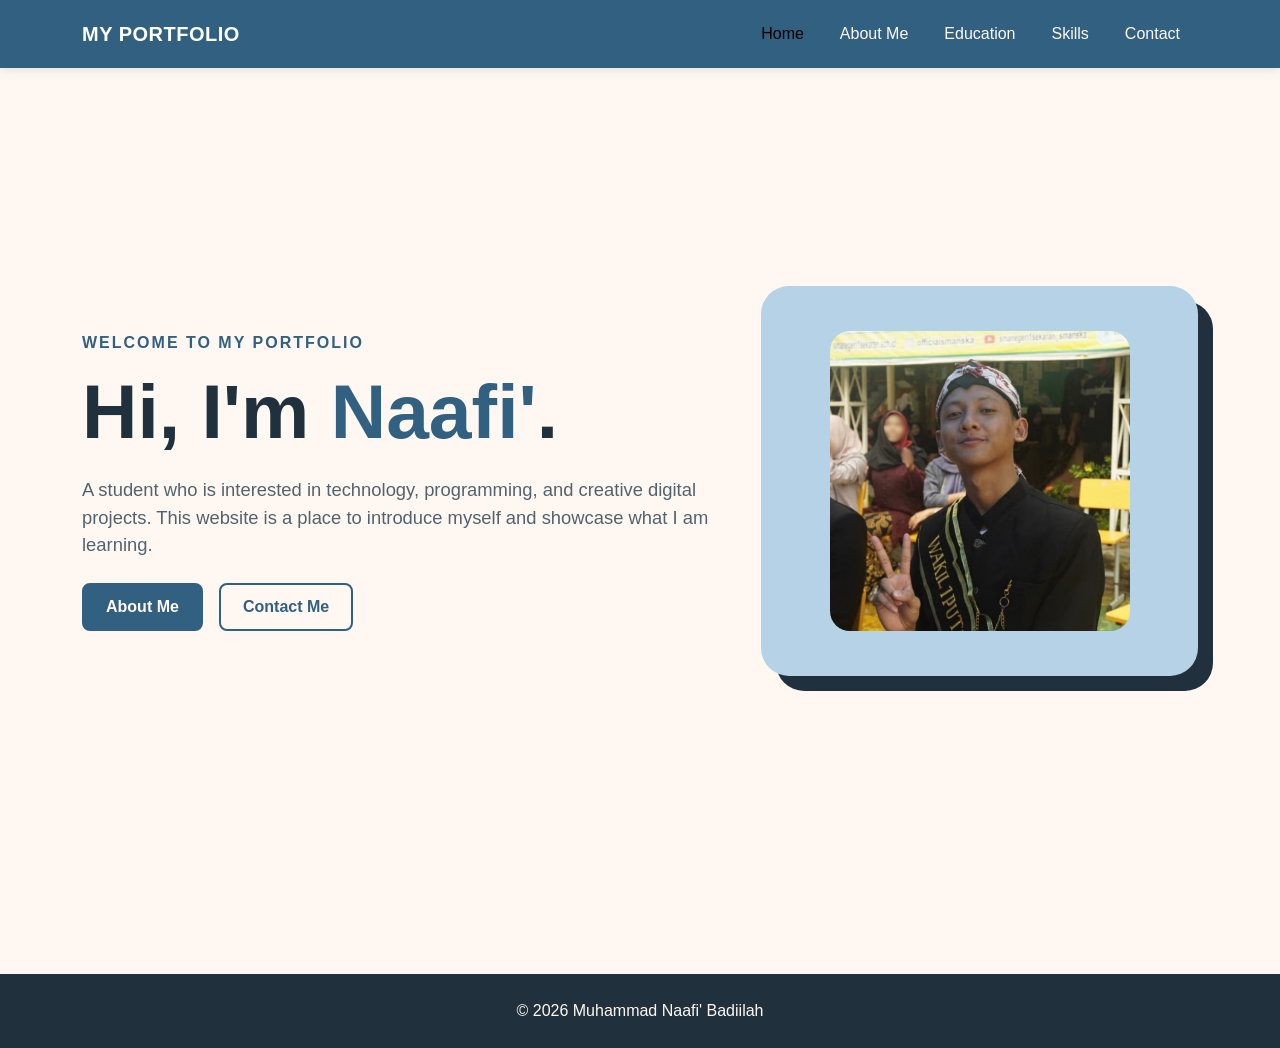
==== index.html @ c5e0664d "ganti home ke index" ====
<!doctype html>
<html lang="id">
  <head>
    <meta charset="utf-8" />
    <meta name="viewport" content="width=device-width, initial-scale=1" />
    <title>My Portfolio | Muhammad Naafi' Badiilah</title>
    <link
      rel="stylesheet"
      href="https://cdnjs.cloudflare.com/ajax/libs/animate.css/4.1.1/animate.min.css"
    />
    <link rel="icon" type="image/png" href="images/foto_naafi.png" />
    <link href="bootstrap/css/bootstrap.min.css" rel="stylesheet" />
    <link href="style/style.css" rel="stylesheet" />
  </head>
  <body>
    <nav class="navbar navbar-expand-lg sticky-top">
      <div class="container">
        <span class="navbar-brand" href="home.html">MY PORTFOLIO</span>
        <button
          class="navbar-toggler"
          type="button"
          data-bs-toggle="collapse"
          data-bs-target="#navbarNav"
          aria-label="Toggle navigation"
        >
          <span class="navbar-toggler-icon"></span>
        </button>
        <div class="collapse navbar-collapse" id="navbarNav">
          <ul class="navbar-nav ms-auto">
            <li class="nav-item">
              <a class="nav-link active" href="home.html">Home</a>
            </li>
            <li class="nav-item">
              <a class="nav-link" href="about_me.html">About Me</a>
            </li>
            <li class="nav-item">
              <a class="nav-link" href="education.html">Education</a>
            </li>
            <li class="nav-item">
              <a class="nav-link" href="skills.html">Skills</a>
            </li>
            <li class="nav-item">
              <a class="nav-link" href="contact.html">Contact</a>
            </li>
          </ul>
        </div>
      </div>
    </nav>

    <div
      class="animate__animated animate__fadeInDown"
      style="animation-delay: 0.4s"
    >
      <main class="hero">
        <div class="container">
          <div class="row align-items-center g-5">
            <div class="col-lg-7">
              <p
                class="text-uppercase fw-bold mb-3"
                style="color: #326080; letter-spacing: 2px"
              >
                Welcome to my portfolio
              </p>
              <h1 class="hero-title">Hi, I'm <span>Naafi'</span>.</h1>
              <p class="hero-subtitle mt-4">
                A student who is interested in technology, programming, and
                creative digital projects. This website is a place to introduce
                myself and showcase what I am learning.
              </p>
              <div class="d-flex flex-wrap gap-3 mt-4">
                <div
                  class="animate__animated animate__pulse"
                  style="animation-delay: 1.4s"
                >
                  <a href="about_me.html" class="btn btn-main">About Me</a>
                </div>
                <div
                  class="animate__animated animate__pulse"
                  style="animation-delay: 2s"
                >
                  <a href="contact.html" class="btn btn-outline-main"
                    >Contact Me</a
                  >
                </div>
              </div>
            </div>
            <div class="col-lg-5">
              <div class="profile-box">
                <div class="profile-placeholder">
                  <img src="images/foto_naafi.png" alt="foto naafi" />
                </div>
              </div>
            </div>
          </div>
        </div>
      </main>
    </div>

    <footer>
      <div class="container text-center">© 2026 Muhammad Naafi' Badiilah</div>
    </footer>
    <script src="bootstrap/js/bootstrap.bundle.min.js"></script>
  </body>
</html>
---- style/style.css ----
:root {
  --cream: #FFF8F2;
  --navy: #20313D;
  --blue: #326080;
  --light-blue: #B5D2E6;
  --white: #ffffff;
}

html { scroll-behavior: smooth; }
body {
  background-color: var(--cream);
  color: var(--navy);
  font-family: Arial, Helvetica, sans-serif;
}

.navbar {
  background-color: var(--blue);
  padding: 14px 0;
  box-shadow: 0 2px 10px rgba(32, 49, 61, 0.12);
}

.navbar-brand,
.navbar .nav-link { color: var(--cream); }
.navbar-brand { font-weight: 700; letter-spacing: .5px; }

.navbar .nav-link {
  position: relative;
  color: var(--cream);
  margin: 0 10px;
  padding-bottom: 8px;
  background-color: transparent;
}

.navbar .nav-link:visited,
.navbar .nav-link:focus,
.navbar .nav-link:active {
  color: #ffffff;
  background-color: transparent;
}

.navbar .nav-link::after {
  content: "";
  position: absolute;
  left: 0;
  bottom: 0;
  width: 0;
  height: 2px;
  background-color: var(--cream);
  transition: width 0.3s ease;
}


.navbar .nav-link:hover::after {
  width: 100%;
}

.hero { min-height: calc(100vh - 74px); display: flex; align-items: center; }
.hero-title { font-size: clamp(2.6rem, 6vw, 5rem); font-weight: 800; line-height: 1.05; }
.hero-title span { color: var(--blue); }
.hero-subtitle { font-size: 1.15rem; color: #53636d; max-width: 650px; }

.btn-main {
  background-color: var(--blue);
  color: var(--cream);
  border: 2px solid var(--blue);
  padding: 10px 22px;
  border-radius: 8px;
  font-weight: 600;
}
.btn-main:hover { background-color: var(--navy); border-color: var(--navy); color: var(--cream); }
.btn-outline-main { border: 2px solid var(--blue); color: var(--blue); padding: 10px 22px; border-radius: 8px; font-weight: 600; }
.btn-outline-main:hover { background-color: var(--blue); color: var(--cream); }

.profile-box {
  background-color: var(--light-blue);
  border-radius: 28px;
  padding: 40px;
  min-height: 390px;
  display: flex;
  align-items: center;
  justify-content: center;
  box-shadow: 15px 15px 0 var(--navy);
}
.profile-placeholder {
  width: 230px; height: 230px; border-radius: 50%;
  background-color: var(--blue); color: var(--cream);
  display: flex; align-items: center; justify-content: center;
  font-size: 4rem; font-weight: 800;
}

.profile-box img {
    width: 150%;
    height: 300px;
    object-fit: scale-down;
    border-radius: 20px;
    
}

.page-header { padding: 80px 0 45px; }
.page-header h1 { font-size: 3rem; font-weight: 800; }
.page-header p { color: #53636d; max-width: 700px; }

.section-card {
  background: var(--white);
  border: 1px solid rgba(50,96,128,.12);
  border-radius: 18px;
  padding: 28px;
  height: 100%;
  box-shadow: 0 8px 24px rgba(32,49,61,.06);
}
.section-card h3 { color: var(--blue); font-weight: 700; }

.timeline { border-left: 3px solid var(--light-blue); padding-left: 28px; }
.timeline-item { position: relative; margin-bottom: 35px; }
.timeline-item::before {
  content: ''; position: absolute; width: 14px; height: 14px;
  background: var(--blue); border: 3px solid var(--cream); border-radius: 50%;
  left: -37px; top: 4px;
}
.timeline-item h3 { margin-bottom: 5px; }
.timeline-item .year { color: var(--blue); font-weight: 700; }

.skill-card { text-align: center; }
.skill-icon { font-size: 2rem; font-weight: 800; color: var(--blue); margin-bottom: 12px; }
.progress { height: 9px; background-color: #e6edf1; }
.progress-bar { background-color: var(--blue); }

.contact-info a { color: var(--blue); text-decoration: none; }
.contact-info a:hover { color: var(--navy); text-decoration: underline; }
.form-control, .form-control:focus { border-color: var(--light-blue); box-shadow: none; }
.form-control:focus { outline: 2px solid rgba(50,96,128,.18); }

footer { background-color: var(--navy); color: var(--cream); margin-top: 80px; padding: 25px 0; }

@media (max-width: 767px) {
  .hero { padding: 60px 0; }
  .profile-box { margin-top: 30px; box-shadow: 8px 8px 0 var(--navy); }
  .page-header { padding-top: 55px; }
}

.social-btn {
  display: flex;
  align-items: center;
  justify-content: center;
  padding: 14px 22px;
  border-radius: 10px;
  color: #326080;
  background-color: transparent;
  text-decoration: none;
  font-weight: 600;
  border: 2px solid #326080;
  transition: all 0.3s ease;
  position: relative;
  overflow: hidden;
}

.social-btn:hover {
  background-color: #326080;
  color: #ffffff;
  transform: translateY(-3px);
  box-shadow: 0 6px 15px rgba(50, 96, 128, 0.25);
}

.navbar-brand {
  color: #ffffff !important;
}

.navbar-toggler {
  filter: invert(1) grayscale(100%) brightness(200%);
  box-shadow: none !important;
}
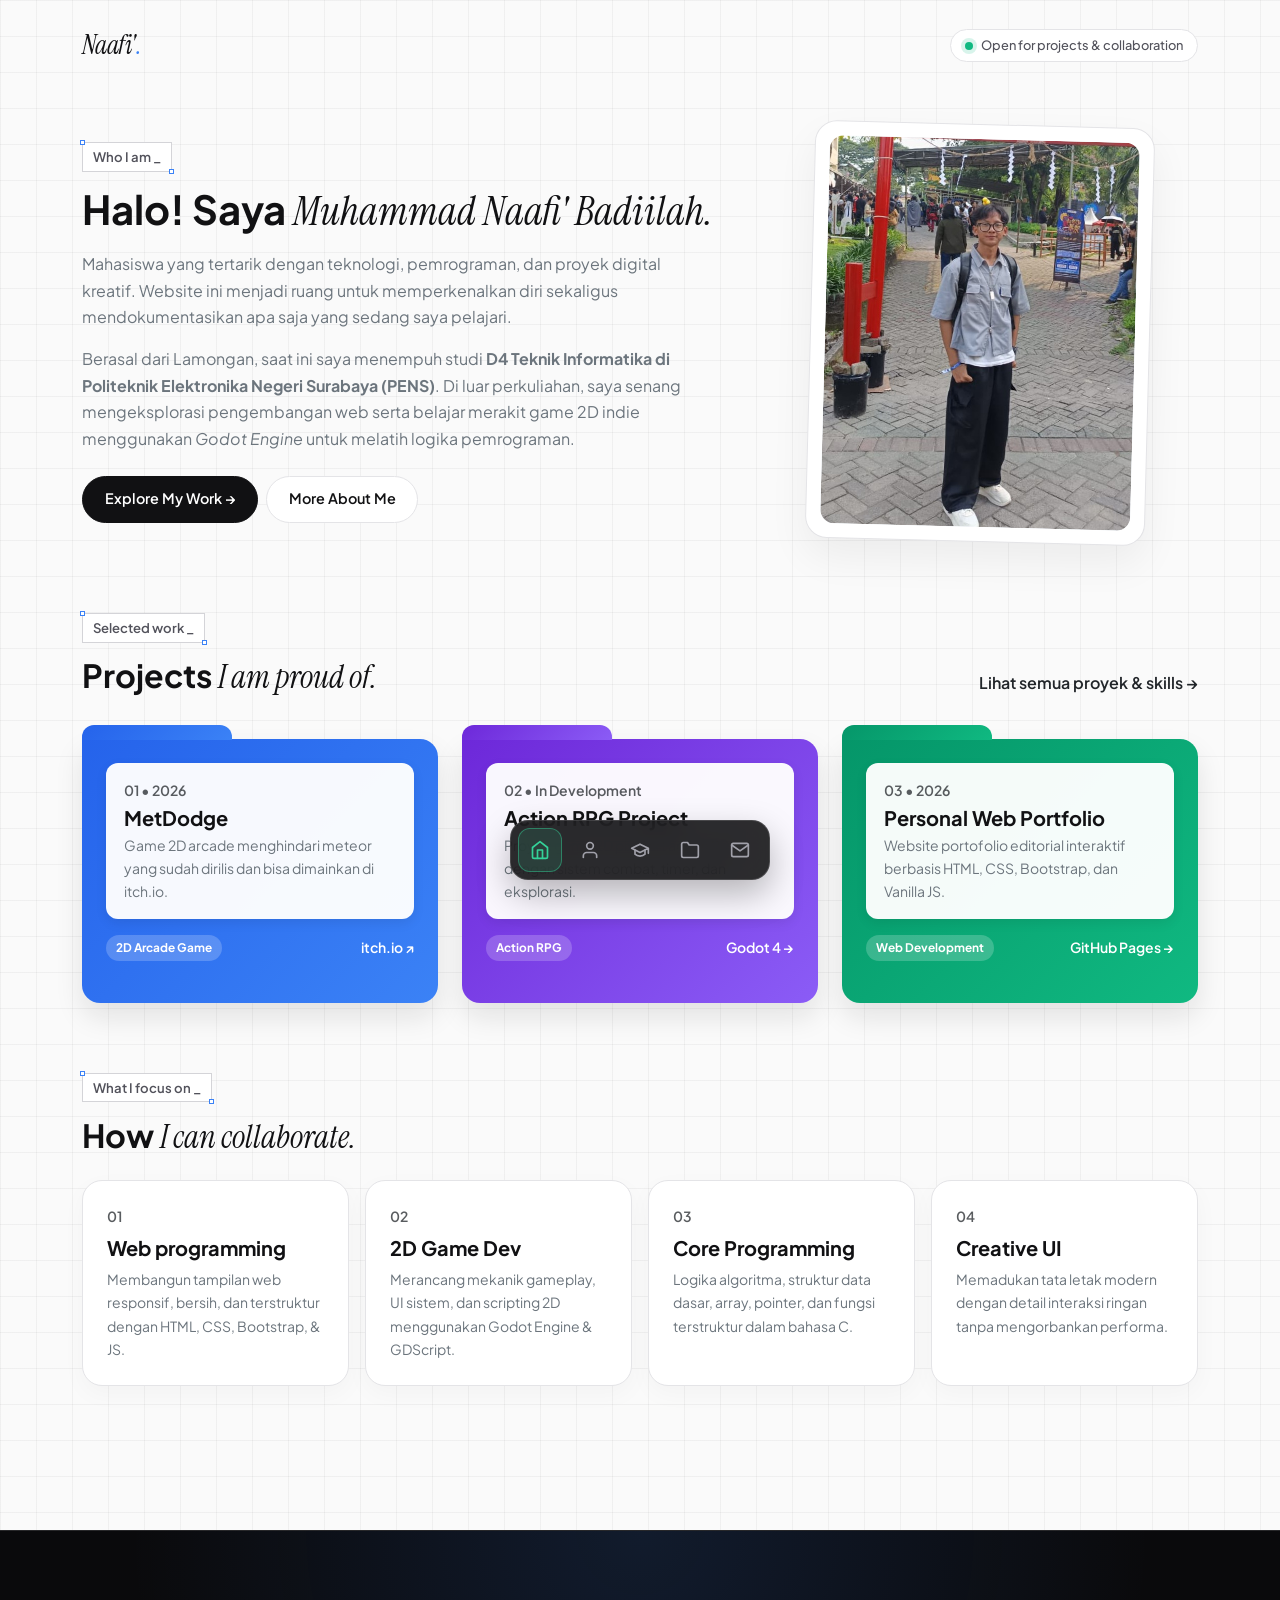
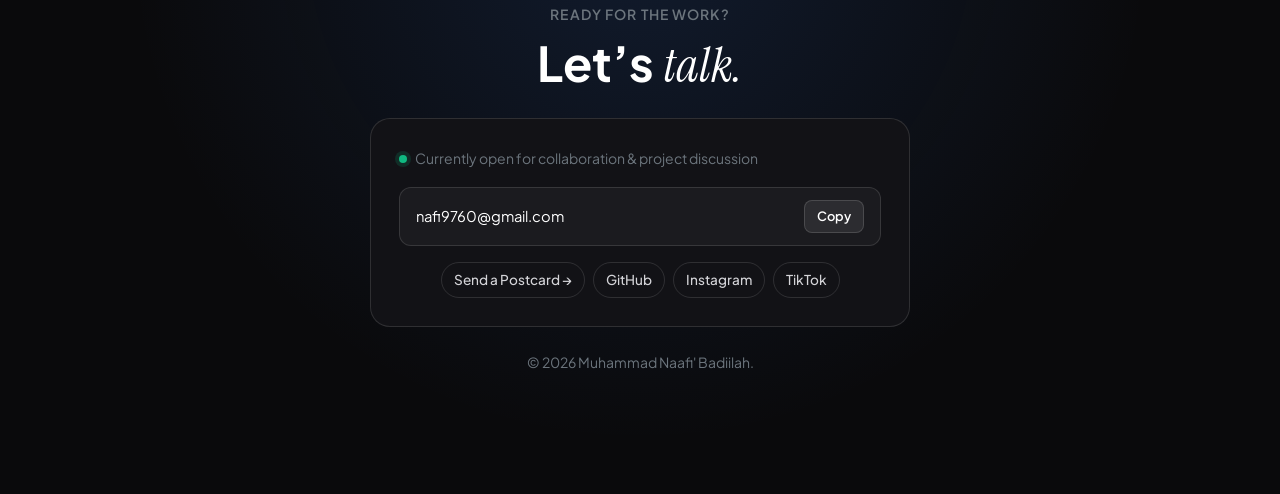
==== commit 22561139: "Update protofolio versi terbaru" ====
--- a/index.html
+++ b/index.html
@@ -1,104 +1,383 @@
 <!doctype html>
 <html lang="id">
   <head>
-    <meta charset="utf-8" />
-    <meta name="viewport" content="width=device-width, initial-scale=1" />
-    <title>My Portfolio | Muhammad Naafi' Badiilah</title>
+    <meta charset="UTF-8" />
+    <meta name="viewport" content="width=device-width, initial-scale=1.0" />
+    <title>Portofolio | Naafi'</title>
+    <!-- Bootstrap CSS dari folder lokal repositori -->
+    <link rel="stylesheet" href="bootstrap/css/bootstrap.min.css" />
+    <!-- Custom CSS Tema Editorial -->
+    <link rel="stylesheet" href="style/style.css" />
     <link
-      rel="stylesheet"
-      href="https://cdnjs.cloudflare.com/ajax/libs/animate.css/4.1.1/animate.min.css"
+      rel="icon"
+      type="image/svg+xml"
+      href="data:image/svg+xml,%3Csvg xmlns='http://www.w3.org/2000/svg' viewBox='0 0 100 100'%3E%3Ccircle cx='50' cy='50' r='48' fill='%23111113'/%3E%3Ctext x='47' y='69' font-family='Georgia, serif' font-style='italic' font-weight='bold' font-size='58' fill='%23ffffff' text-anchor='middle'%3EN%3C/text%3E%3Ccircle cx='74' cy='66' r='7' fill='%233b82f6'/%3E%3Crect x='79' y='53' width='4' height='4' fill='%233b82f6'/%3E%3C/svg%3E"
     />
-    <link rel="icon" type="image/png" href="images/foto_naafi.png" />
-    <link href="bootstrap/css/bootstrap.min.css" rel="stylesheet" />
-    <link href="style/style.css" rel="stylesheet" />
   </head>
   <body>
-    <nav class="navbar navbar-expand-lg sticky-top">
+    <!-- TOP BRAND SIGNATURE MINIMALIS -->
+    <header class="top-brand-bar">
+      <div class="container d-flex justify-content-between align-items-center">
+        <a href="index.html" class="brand-signature">Naafi'<span>.</span></a>
+        <div class="status-pill">
+          <span class="status-dot"></span>
+          <span>Open for projects & collaboration</span>
+        </div>
+      </div>
+    </header>
+
+    <!-- HERO SECTION -->
+    <main class="container py-4 py-md-5">
+      <section class="row align-items-center g-4 g-lg-5 mb-5">
+        <!-- CERITA PERSONAL NAAFI' -->
+        <div class="col-lg-7">
+          <span class="section-tag">Who I am _</span>
+          <h1 class="fw-bold mb-3">
+            Halo! Saya
+            <span class="font-editorial">Muhammad Naafi' Badiilah.</span>
+          </h1>
+          <p class="text-secondary">
+            Mahasiswa yang tertarik dengan teknologi, pemrograman, dan proyek
+            digital kreatif. Website ini menjadi ruang untuk memperkenalkan diri
+            sekaligus mendokumentasikan apa saja yang sedang saya pelajari.
+          </p>
+          <p class="text-secondary mb-4">
+            Berasal dari Lamongan, saat ini saya menempuh studi
+            <strong
+              >D4 Teknik Informatika di Politeknik Elektronika Negeri Surabaya
+              (PENS)</strong
+            >. Di luar perkuliahan, saya senang mengeksplorasi pengembangan web
+            serta belajar merakit game 2D indie menggunakan
+            <em>Godot Engine</em> untuk melatih logika pemrograman.
+          </p>
+          <div class="d-flex flex-wrap gap-2">
+            <a href="skills.html" class="btn-ink">Explore My Work &rarr;</a>
+            <a href="about_me.html" class="btn-outline-ink">More About Me</a>
+          </div>
+        </div>
+
+        <!-- SLOT FOTO PROFIL -->
+        <div class="col-lg-5">
+          <div class="photo-frame-card mx-auto" style="max-width: 340px">
+            <div class="photo-slot-empty p-0 border-0">
+              <img src="images/jpc.jpeg" alt="Foto Muhammad Naafi' Badiilah" />
+            </div>
+          </div>
+        </div>
+      </section>
+
+      <!-- FEATURED PROJECTS PREVIEW (GAYA FOLDER PROYEK) -->
+      <section class="py-4 mb-5">
+        <div
+          class="d-flex flex-wrap justify-content-between align-items-end mb-4 gap-2"
+        >
+          <div>
+            <span class="section-tag">Selected work _</span>
+            <h2 class="fw-bold mb-0">
+              Projects <span class="font-editorial">I am proud of.</span>
+            </h2>
+          </div>
+          <a
+            href="skills.html"
+            class="text-decoration-none fw-semibold text-dark"
+            >Lihat semua proyek & skills &rarr;</a
+          >
+        </div>
+
+        <div class="row g-4">
+          <!-- Folder 1: MetDodge -->
+          <div class="col-md-4">
+            <div
+              class="folder-card folder-blue h-100"
+              onclick="window.location.href = 'skills.html'"
+            >
+              <div class="folder-sheet">
+                <div class="small text-muted fw-semibold mb-1">
+                  01 &bull; 2026
+                </div>
+                <h5 class="fw-bold mb-1">MetDodge</h5>
+                <p class="small text-secondary mb-0">
+                  Game 2D arcade menghindari meteor yang sudah dirilis dan bisa
+                  dimainkan di itch.io.
+                </p>
+              </div>
+              <div class="d-flex justify-content-between align-items-center">
+                <span class="folder-badge">2D Arcade Game</span>
+                <span class="small fw-semibold">itch.io &nearr;</span>
+              </div>
+            </div>
+          </div>
+
+          <!-- Folder 2: Action RPG Project -->
+          <div class="col-md-4">
+            <div
+              class="folder-card folder-purple h-100"
+              onclick="window.location.href = 'skills.html'"
+            >
+              <div class="folder-sheet">
+                <div class="small text-muted fw-semibold mb-1">
+                  02 &bull; In Development
+                </div>
+                <h5 class="fw-bold mb-1">Action RPG Project</h5>
+                <p class="small text-secondary mb-0">
+                  Proyek game 2D pixel art action RPG dengan sistem combat,
+                  timer, dan eksplorasi.
+                </p>
+              </div>
+              <div class="d-flex justify-content-between align-items-center">
+                <span class="folder-badge">Action RPG</span>
+                <span class="small fw-semibold">Godot 4 &rarr;</span>
+              </div>
+            </div>
+          </div>
+
+          <!-- Folder 3: Web Portfolio -->
+          <div class="col-md-4">
+            <div
+              class="folder-card folder-emerald h-100"
+              onclick="window.location.href = 'skills.html'"
+            >
+              <div class="folder-sheet">
+                <div class="small text-muted fw-semibold mb-1">
+                  03 &bull; 2026
+                </div>
+                <h5 class="fw-bold mb-1">Personal Web Portfolio</h5>
+                <p class="small text-secondary mb-0">
+                  Website portofolio editorial interaktif berbasis HTML, CSS,
+                  Bootstrap, dan Vanilla JS.
+                </p>
+              </div>
+              <div class="d-flex justify-content-between align-items-center">
+                <span class="folder-badge">Web Development</span>
+                <span class="small fw-semibold">GitHub Pages &rarr;</span>
+              </div>
+            </div>
+          </div>
+        </div>
+      </section>
+
+      <!-- WHAT I OFFER  -->
+      <section class="py-3">
+        <span class="section-tag">What I focus on _</span>
+        <h2 class="fw-bold mb-4">
+          How <span class="font-editorial">I can collaborate.</span>
+        </h2>
+        <div class="row g-3">
+          <div class="col-sm-6 col-lg-3">
+            <div class="editorial-card h-100">
+              <div class="small text-muted fw-semibold mb-2">01</div>
+              <h5 class="fw-bold">Web programming</h5>
+              <p class="small text-secondary mb-0">
+                Membangun tampilan web responsif, bersih, dan terstruktur dengan
+                HTML, CSS, Bootstrap, & JS.
+              </p>
+            </div>
+          </div>
+          <div class="col-sm-6 col-lg-3">
+            <div class="editorial-card h-100">
+              <div class="small text-muted fw-semibold mb-2">02</div>
+              <h5 class="fw-bold">2D Game Dev</h5>
+              <p class="small text-secondary mb-0">
+                Merancang mekanik gameplay, UI sistem, dan scripting 2D
+                menggunakan Godot Engine & GDScript.
+              </p>
+            </div>
+          </div>
+          <div class="col-sm-6 col-lg-3">
+            <div class="editorial-card h-100">
+              <div class="small text-muted fw-semibold mb-2">03</div>
+              <h5 class="fw-bold">Core Programming</h5>
+              <p class="small text-secondary mb-0">
+                Logika algoritma, struktur data dasar, array, pointer, dan
+                fungsi terstruktur dalam bahasa C.
+              </p>
+            </div>
+          </div>
+          <div class="col-sm-6 col-lg-3">
+            <div class="editorial-card h-100">
+              <div class="small text-muted fw-semibold mb-2">04</div>
+              <h5 class="fw-bold">Creative UI</h5>
+              <p class="small text-secondary mb-0">
+                Memadukan tata letak modern dengan detail interaksi ringan tanpa
+                mengorbankan performa.
+              </p>
+            </div>
+          </div>
+        </div>
+      </section>
+    </main>
+
+    <!-- DARK CTA FOOTER SERAGAM -->
+    <footer class="dark-cta-footer text-center">
       <div class="container">
-        <span class="navbar-brand" href="home.html">MY PORTFOLIO</span>
-        <button
-          class="navbar-toggler"
-          type="button"
-          data-bs-toggle="collapse"
-          data-bs-target="#navbarNav"
-          aria-label="Toggle navigation"
-        >
-          <span class="navbar-toggler-icon"></span>
-        </button>
-        <div class="collapse navbar-collapse" id="navbarNav">
-          <ul class="navbar-nav ms-auto">
-            <li class="nav-item">
-              <a class="nav-link active" href="home.html">Home</a>
-            </li>
-            <li class="nav-item">
-              <a class="nav-link" href="about_me.html">About Me</a>
-            </li>
-            <li class="nav-item">
-              <a class="nav-link" href="education.html">Education</a>
-            </li>
-            <li class="nav-item">
-              <a class="nav-link" href="skills.html">Skills</a>
-            </li>
-            <li class="nav-item">
-              <a class="nav-link" href="contact.html">Contact</a>
-            </li>
-          </ul>
-        </div>
+        <p
+          class="small text-uppercase text-secondary fw-semibold mb-2"
+          style="letter-spacing: 0.08em"
+        >
+          Ready for the work?
+        </p>
+        <h2 class="display-5 fw-bold mb-4">
+          Let’s <span class="font-editorial">talk.</span>
+        </h2>
+
+        <div class="collab-panel text-start mb-4">
+          <div
+            class="d-flex align-items-center gap-2 small text-secondary mb-3"
+          >
+            <span class="status-dot"></span>
+            <span>Currently open for collaboration & project discussion</span>
+          </div>
+          <div class="email-copy-box mb-3">
+            <span class="text-white text-truncate">nafi9760@gmail.com</span>
+            <button
+              type="button"
+              class="btn-copy-email"
+              data-email="nafi9760@gmail.com"
+            >
+              Copy
+            </button>
+          </div>
+          <div class="d-flex flex-wrap gap-2 justify-content-center">
+            <a href="contact.html" class="social-pill-dark"
+              >Send a Postcard &rarr;</a
+            >
+            <a
+              href="https://github.com/NaffShade"
+              target="_blank"
+              rel="noopener"
+              class="social-pill-dark"
+              >GitHub</a
+            >
+            <a
+              href="https://www.instagram.com/_naffinite/"
+              target="_blank"
+              rel="noopener"
+              class="social-pill-dark"
+              >Instagram</a
+            >
+            <a
+              href="https://www.tiktok.com/@villainterkenal"
+              target="_blank"
+              rel="noopener"
+              class="social-pill-dark"
+              >TikTok</a
+            >
+          </div>
+        </div>
+
+        <p class="small text-secondary mb-0">
+          &copy; 2026 Muhammad Naafi' Badiilah.
+        </p>
       </div>
+    </footer>
+
+    <!-- FLOATING DOCK NAVBAR MINIMALIS DI BAWAH -->
+    <nav class="floating-dock" aria-label="Main Navigation">
+      <a
+        href="index.html"
+        class="dock-link"
+        data-label="Home"
+        aria-label="Home"
+      >
+        <svg
+          width="20"
+          height="20"
+          viewBox="0 0 24 24"
+          fill="none"
+          stroke="currentColor"
+          stroke-width="2"
+          stroke-linecap="round"
+          stroke-linejoin="round"
+        >
+          <path d="M3 9l9-7 9 7v11a2 2 0 0 1-2 2H5a2 2 0 0 1-2-2z" />
+          <polyline points="9 22 9 12 15 12 15 22" />
+        </svg>
+      </a>
+      <a
+        href="about_me.html"
+        class="dock-link"
+        data-label="About Me"
+        aria-label="About Me"
+      >
+        <svg
+          width="20"
+          height="20"
+          viewBox="0 0 24 24"
+          fill="none"
+          stroke="currentColor"
+          stroke-width="2"
+          stroke-linecap="round"
+          stroke-linejoin="round"
+        >
+          <path d="M20 21v-2a4 4 0 0 0-4-4H8a4 4 0 0 0-4 4v2" />
+          <circle cx="12" cy="7" r="4" />
+        </svg>
+      </a>
+      <a
+        href="education.html"
+        class="dock-link"
+        data-label="Education"
+        aria-label="Education"
+      >
+        <svg
+          width="20"
+          height="20"
+          viewBox="0 0 24 24"
+          fill="none"
+          stroke="currentColor"
+          stroke-width="2"
+          stroke-linecap="round"
+          stroke-linejoin="round"
+        >
+          <path d="M22 10v6M2 10l10-5 10 5-10 5z" />
+          <path d="M6 12v5c3 3 9 3 12 0v-5" />
+        </svg>
+      </a>
+      <a
+        href="skills.html"
+        class="dock-link"
+        data-label="Projects & Skills"
+        aria-label="Projects & Skills"
+      >
+        <svg
+          width="20"
+          height="20"
+          viewBox="0 0 24 24"
+          fill="none"
+          stroke="currentColor"
+          stroke-width="2"
+          stroke-linecap="round"
+          stroke-linejoin="round"
+        >
+          <path
+            d="M22 19a2 2 0 0 1-2 2H4a2 2 0 0 1-2-2V5a2 2 0 0 1 2-2h5l2 3h9a2 2 0 0 1 2 2z"
+          />
+        </svg>
+      </a>
+      <a
+        href="contact.html"
+        class="dock-link"
+        data-label="Contact"
+        aria-label="Contact"
+      >
+        <svg
+          width="20"
+          height="20"
+          viewBox="0 0 24 24"
+          fill="none"
+          stroke="currentColor"
+          stroke-width="2"
+          stroke-linecap="round"
+          stroke-linejoin="round"
+        >
+          <path
+            d="M4 4h16c1.1 0 2 .9 2 2v12c0 1.1-.9 2-2 2H4c-1.1 0-2-.9-2-2V6c0-1.1.9-2 2-2z"
+          />
+          <polyline points="22,6 12,13 2,6" />
+        </svg>
+      </a>
     </nav>
 
-    <div
-      class="animate__animated animate__fadeInDown"
-      style="animation-delay: 0.4s"
-    >
-      <main class="hero">
-        <div class="container">
-          <div class="row align-items-center g-5">
-            <div class="col-lg-7">
-              <p
-                class="text-uppercase fw-bold mb-3"
-                style="color: #326080; letter-spacing: 2px"
-              >
-                Welcome to my portfolio
-              </p>
-              <h1 class="hero-title">Hi, I'm <span>Naafi'</span>.</h1>
-              <p class="hero-subtitle mt-4">
-                A student who is interested in technology, programming, and
-                creative digital projects. This website is a place to introduce
-                myself and showcase what I am learning.
-              </p>
-              <div class="d-flex flex-wrap gap-3 mt-4">
-                <div
-                  class="animate__animated animate__pulse"
-                  style="animation-delay: 1.4s"
-                >
-                  <a href="about_me.html" class="btn btn-main">About Me</a>
-                </div>
-                <div
-                  class="animate__animated animate__pulse"
-                  style="animation-delay: 2s"
-                >
-                  <a href="contact.html" class="btn btn-outline-main"
-                    >Contact Me</a
-                  >
-                </div>
-              </div>
-            </div>
-            <div class="col-lg-5">
-              <div class="profile-box">
-                <div class="profile-placeholder">
-                  <img src="images/foto_naafi.png" alt="foto naafi" />
-                </div>
-              </div>
-            </div>
-          </div>
-        </div>
-      </main>
-    </div>
-
-    <footer>
-      <div class="container text-center">© 2026 Muhammad Naafi' Badiilah</div>
-    </footer>
-    <script src="bootstrap/js/bootstrap.bundle.min.js"></script>
+    <script src="js/interaktif.js"></script>
   </body>
 </html>
--- a/style/style.css
+++ b/style/style.css
@@ -1,171 +1,604 @@
+/* =========================================================
+   1. VARIABEL WARNA & FONT (TEMA EDITORIAL LIGHT + DARK CTA)
+   ========================================================= */
+@import url('https://fonts.googleapis.com/css2?family=Instrument+Serif:ital@0;1&family=Plus+Jakarta+Sans:wght@400;500;600;700&display=swap');
+
 :root {
-  --cream: #FFF8F2;
-  --navy: #20313D;
-  --blue: #326080;
-  --light-blue: #B5D2E6;
-  --white: #ffffff;
-}
-
-html { scroll-behavior: smooth; }
+  --bg-canvas: #fafafa;
+  --grid-color: rgba(17, 17, 19, 0.045);
+  --surface-white: #ffffff;
+  --surface-soft: #f4f4f5;
+  --ink-primary: #111113;
+  --ink-secondary: #52525b;
+  --ink-muted: #71717a;
+  --border-light: #e4e4e7;
+  --accent-mint: #10b981;
+  --accent-blue: #3b82f6;
+  --accent-purple: #8b5cf6;
+  --dark-bg: #0a0a0c;
+  --dark-panel: #121216;
+  --dark-border: rgba(255, 255, 255, 0.12);
+  --font-sans: 'Plus Jakarta Sans', system-ui, -apple-system, sans-serif;
+  --font-serif: 'Instrument Serif', Georgia, serif;
+}
+
+/* =========================================================
+   2. RESET & LATAR GRID TIPIS
+   ========================================================= */
+* {
+  box-sizing: border-box;
+}
+
+html {
+  scroll-behavior: smooth;
+}
+
 body {
-  background-color: var(--cream);
-  color: var(--navy);
-  font-family: Arial, Helvetica, sans-serif;
-}
-
-.navbar {
-  background-color: var(--blue);
-  padding: 14px 0;
-  box-shadow: 0 2px 10px rgba(32, 49, 61, 0.12);
-}
-
-.navbar-brand,
-.navbar .nav-link { color: var(--cream); }
-.navbar-brand { font-weight: 700; letter-spacing: .5px; }
-
-.navbar .nav-link {
+  margin: 0;
+  font-family: var(--font-sans);
+  color: var(--ink-primary);
+  background-color: var(--bg-canvas);
+  /* Efek kertas grid tipis */
+  background-image:
+    linear-gradient(to right, var(--grid-color) 1px, transparent 1px),
+    linear-gradient(to bottom, var(--grid-color) 1px, transparent 1px);
+  background-size: 36px 36px;
+  overflow-x: hidden;
+  line-height: 1.65;
+}
+
+.font-editorial {
+  font-family: var(--font-serif);
+  font-style: italic;
+  font-weight: 400;
+}
+
+/* =========================================================
+   3. BRAND SIGNATURE ATAS & BADGE LABEL BER-SUDUT
+   ========================================================= */
+.top-brand-bar {
+  padding: 1.5rem 0 0.5rem;
+}
+
+.brand-signature {
+  font-family: var(--font-serif);
+  font-style: italic;
+  font-size: 1.65rem;
+  color: var(--ink-primary);
+  text-decoration: none;
+  letter-spacing: -0.02em;
+}
+
+.brand-signature span {
+  color: var(--accent-blue);
+}
+
+/* Label kecil bergaya selection-box (seperti Intro _, My work _) */
+.section-tag {
+  display: inline-flex;
+  align-items: center;
+  gap: 6px;
+  font-size: 0.82rem;
+  font-weight: 600;
+  color: var(--ink-secondary);
+  background: var(--surface-white);
+  border: 1px solid #d4d4d8;
+  padding: 3px 10px;
   position: relative;
-  color: var(--cream);
-  margin: 0 10px;
-  padding-bottom: 8px;
-  background-color: transparent;
-}
-
-.navbar .nav-link:visited,
-.navbar .nav-link:focus,
-.navbar .nav-link:active {
-  color: #ffffff;
-  background-color: transparent;
-}
-
-.navbar .nav-link::after {
+  margin-bottom: 0.85rem;
+}
+
+.section-tag::before,
+.section-tag::after {
+  content: "";
+  width: 5px;
+  height: 5px;
+  background: var(--surface-white);
+  border: 1px solid var(--accent-blue);
+  position: absolute;
+}
+
+.section-tag::before {
+  top: -3px;
+  left: -3px;
+}
+
+.section-tag::after {
+  bottom: -3px;
+  right: -3px;
+}
+
+/* Titik hijau status kolaborasi */
+.status-pill {
+  display: inline-flex;
+  align-items: center;
+  gap: 8px;
+  font-size: 0.8rem;
+  font-weight: 500;
+  color: var(--ink-secondary);
+  background: var(--surface-white);
+  border: 1px solid var(--border-light);
+  border-radius: 999px;
+  padding: 5px 14px;
+}
+
+.status-dot {
+  width: 8px;
+  height: 8px;
+  border-radius: 50%;
+  background-color: var(--accent-mint);
+  box-shadow: 0 0 0 4px rgba(16, 185, 129, 0.16);
+}
+
+/* =========================================================
+   4. HERO & PLACEHOLDER FOTO PROFIL
+   ========================================================= */
+.hero-title {
+  font-size: clamp(1.85rem, 3.3vw, 2.6rem);
+  font-weight: 700;
+  letter-spacing: -0.035em;
+  line-height: 1.15;
+}
+
+.photo-frame-card {
+  background: var(--surface-white);
+  border: 1px solid var(--border-light);
+  border-radius: 22px;
+  padding: 14px;
+  box-shadow: 0 18px 40px rgba(17, 17, 19, 0.06);
+  transform: rotate(1.5deg);
+  transition: transform 0.25s ease;
+}
+
+.photo-frame-card:hover {
+  transform: rotate(0deg);
+}
+
+.photo-slot-empty {
+  width: 100%;
+  aspect-ratio: 4 / 5;
+  border-radius: 14px;
+  background: linear-gradient(145deg, #f8fafc, #f1f5f9);
+  display: flex;
+  flex-direction: column;
+  align-items: center;
+  justify-content: center;
+  text-align: center;
+  color: var(--ink-muted);
+  overflow: hidden;
+}
+
+.photo-slot-empty img {
+  width: 100%;
+  height: 100%;
+  object-fit: cover;
+  border-radius: 12px;
+  display: block;
+}
+
+/* =========================================================
+   5. TOMBOL UTAMA & SEKUNDER
+   ========================================================= */
+.btn-ink {
+  background: var(--ink-primary);
+  color: #ffffff;
+  border: 1px solid var(--ink-primary);
+  border-radius: 999px;
+  padding: 0.65rem 1.35rem;
+  font-size: 0.9rem;
+  font-weight: 600;
+  text-decoration: none;
+  display: inline-flex;
+  align-items: center;
+  gap: 8px;
+  transition: all 0.2s ease;
+}
+
+.btn-ink:hover {
+  background: #27272a;
+  color: #ffffff;
+  transform: translateY(-2px);
+}
+
+.btn-outline-ink {
+  background: var(--surface-white);
+  color: var(--ink-primary);
+  border: 1px solid var(--border-light);
+  border-radius: 999px;
+  padding: 0.65rem 1.35rem;
+  font-size: 0.9rem;
+  font-weight: 600;
+  text-decoration: none;
+  display: inline-flex;
+  align-items: center;
+  gap: 8px;
+  transition: all 0.2s ease;
+}
+
+.btn-outline-ink:hover {
+  border-color: var(--ink-primary);
+  color: var(--ink-primary);
+  transform: translateY(-2px);
+}
+
+/* =========================================================
+   6. KARTU EDITORIAL & FOLDER PROYEK INTERAKTIF
+   ========================================================= */
+.editorial-card {
+  background: var(--surface-white);
+  border: 1px solid var(--border-light);
+  border-radius: 20px;
+  padding: 1.5rem;
+  box-shadow: 0 8px 24px rgba(17, 17, 19, 0.03);
+  transition: transform 0.22s ease, box-shadow 0.22s ease, border-color 0.22s ease;
+}
+
+.editorial-card:hover {
+  transform: translateY(-4px);
+  border-color: #d4d4d8;
+  box-shadow: 0 16px 32px rgba(17, 17, 19, 0.06);
+}
+
+/* Gaya Folder Proyek (Terinspirasi halaman Projects Syahani) */
+.folder-card {
+  position: relative;
+  margin-top: 18px;
+  border-radius: 0 18px 18px 18px;
+  padding: 1.5rem;
+  color: #ffffff;
+  cursor: pointer;
+  transition: transform 0.25s ease, box-shadow 0.25s ease;
+  box-shadow: 0 14px 28px rgba(17, 17, 19, 0.1);
+}
+
+/* Lid / Tab atas folder */
+.folder-card::before {
   content: "";
   position: absolute;
+  top: -14px;
   left: 0;
-  bottom: 0;
-  width: 0;
-  height: 2px;
-  background-color: var(--cream);
-  transition: width 0.3s ease;
-}
-
-
-.navbar .nav-link:hover::after {
+  width: 42%;
+  height: 15px;
+  border-radius: 12px 12px 0 0;
+  background: inherit;
+}
+
+.folder-card:hover {
+  transform: translateY(-6px) rotate(-0.6deg);
+  box-shadow: 0 20px 36px rgba(17, 17, 19, 0.16);
+}
+
+.folder-blue {
+  background: linear-gradient(135deg, #2563eb, #3b82f6);
+}
+
+.folder-purple {
+  background: linear-gradient(135deg, #6d28d9, #8b5cf6);
+}
+
+.folder-emerald {
+  background: linear-gradient(135deg, #059669, #10b981);
+}
+
+.folder-sheet {
+  background: rgba(255, 255, 255, 0.96);
+  color: var(--ink-primary);
+  border-radius: 12px;
+  padding: 1rem 1.1rem;
+  margin-bottom: 1rem;
+  box-shadow: 0 4px 12px rgba(0, 0, 0, 0.08);
+}
+
+.folder-badge {
+  display: inline-block;
+  font-size: 0.74rem;
+  font-weight: 700;
+  background: rgba(255, 255, 255, 0.2);
+  color: #ffffff;
+  padding: 3px 10px;
+  border-radius: 999px;
+}
+
+/* =========================================================
+   7. TUMPUKAN FOTO POLAROID INTERAKTIF (ABOUT ME)
+   ========================================================= */
+.polaroid-stack {
+  position: relative;
   width: 100%;
-}
-
-.hero { min-height: calc(100vh - 74px); display: flex; align-items: center; }
-.hero-title { font-size: clamp(2.6rem, 6vw, 5rem); font-weight: 800; line-height: 1.05; }
-.hero-title span { color: var(--blue); }
-.hero-subtitle { font-size: 1.15rem; color: #53636d; max-width: 650px; }
-
-.btn-main {
-  background-color: var(--blue);
-  color: var(--cream);
-  border: 2px solid var(--blue);
-  padding: 10px 22px;
+  max-width: 340px;
+  aspect-ratio: 4 / 5;
+  margin: 0 auto;
+  cursor: pointer;
+}
+
+.polaroid-item {
+  position: absolute;
+  inset: 0;
+  background: var(--surface-white);
+  border: 1px solid var(--border-light);
+  border-radius: 18px;
+  padding: 12px 12px 42px;
+  box-shadow: 0 14px 30px rgba(17, 17, 19, 0.08);
+  transition: transform 0.35s ease, opacity 0.35s ease, z-index 0.1s;
+}
+
+.polaroid-item[data-pos="0"] {
+  z-index: 3;
+  transform: rotate(-2deg) scale(1);
+}
+
+.polaroid-item[data-pos="1"] {
+  z-index: 2;
+  transform: rotate(3.5deg) translate(10px, 6px) scale(0.96);
+}
+
+.polaroid-item[data-pos="2"] {
+  z-index: 1;
+  transform: rotate(-4.5deg) translate(-10px, 10px) scale(0.92);
+}
+
+.polaroid-caption {
+  position: absolute;
+  bottom: 11px;
+  left: 16px;
+  right: 16px;
+  font-size: 0.8rem;
+  font-weight: 600;
+  color: var(--ink-secondary);
+  display: flex;
+  justify-content: space-between;
+}
+
+/* =========================================================
+   8. TIMELINE PENDIDIKAN (EDUCATION)
+   ========================================================= */
+.edu-timeline {
+  position: relative;
+  padding-left: 1.75rem;
+  border-left: 2px solid var(--border-light);
+}
+
+.edu-item {
+  position: relative;
+  padding-bottom: 1.75rem;
+}
+
+.edu-item:last-child {
+  padding-bottom: 0;
+}
+
+.edu-dot {
+  position: absolute;
+  left: -2.22rem;
+  top: 0.35rem;
+  width: 13px;
+  height: 13px;
+  border-radius: 50%;
+  background: var(--surface-white);
+  border: 3px solid var(--accent-blue);
+}
+
+.edu-item.current .edu-dot {
+  border-color: var(--accent-mint);
+  box-shadow: 0 0 0 4px rgba(16, 185, 129, 0.18);
+}
+
+/* =========================================================
+   9. KARTU SURAT & TOPIC CHIPS (CONTACT)
+   ========================================================= */
+.postcard-box {
+  background: var(--surface-white);
+  border: 1px solid var(--border-light);
+  border-radius: 24px;
+  padding: 2rem;
+  position: relative;
+  box-shadow: 0 18px 42px rgba(17, 17, 19, 0.05);
+}
+
+.postcard-stamp {
+  position: absolute;
+  top: 22px;
+  right: 22px;
+  width: 68px;
+  height: 78px;
+  background: #ede9fe;
+  border: 2px dashed #a78bfa;
+  border-radius: 10px;
+  display: flex;
+  flex-direction: column;
+  align-items: center;
+  justify-content: center;
+  font-family: var(--font-serif);
+  font-style: italic;
+  font-size: 1.15rem;
+  color: #5b21b6;
+  transform: rotate(7deg);
+  user-select: none;
+}
+
+.topic-chip {
+  border: 1px solid var(--border-light);
+  background: var(--bg-canvas);
+  color: var(--ink-secondary);
+  border-radius: 999px;
+  padding: 6px 14px;
+  font-size: 0.84rem;
+  font-weight: 600;
+  cursor: pointer;
+  transition: all 0.18s ease;
+}
+
+.topic-chip:hover {
+  border-color: var(--ink-primary);
+  color: var(--ink-primary);
+}
+
+.topic-chip.active {
+  background: var(--ink-primary);
+  border-color: var(--ink-primary);
+  color: #ffffff;
+}
+
+/* =========================================================
+   10. DARK CTA FOOTER (PENUTUP GELAP SERAGAM DI SEMUA HALAMAN)
+   ========================================================= */
+.dark-cta-footer {
+  background-color: var(--dark-bg);
+  background-image: radial-gradient(circle at 50% 0%, rgba(59, 130, 246, 0.14), transparent 60%);
+  color: #ffffff;
+  margin-top: 5rem;
+  padding: 4.5rem 0 7.5rem; /* Ruang bawah ekstra agar tidak tertutup floating dock */
+  border-top: 1px solid var(--dark-border);
+}
+
+.collab-panel {
+  background: var(--dark-panel);
+  border: 1px solid var(--dark-border);
+  border-radius: 20px;
+  padding: 1.75rem;
+  max-width: 540px;
+  margin: 0 auto;
+}
+
+.email-copy-box {
+  background: rgba(255, 255, 255, 0.04);
+  border: 1px solid var(--dark-border);
+  border-radius: 12px;
+  padding: 0.75rem 1rem;
+  display: flex;
+  align-items: center;
+  justify-content: space-between;
+  gap: 10px;
+  font-size: 0.92rem;
+}
+
+.btn-copy-email {
+  background: rgba(255, 255, 255, 0.08);
+  border: 1px solid rgba(255, 255, 255, 0.14);
+  color: #ffffff;
   border-radius: 8px;
+  padding: 5px 12px;
+  font-size: 0.8rem;
   font-weight: 600;
-}
-.btn-main:hover { background-color: var(--navy); border-color: var(--navy); color: var(--cream); }
-.btn-outline-main { border: 2px solid var(--blue); color: var(--blue); padding: 10px 22px; border-radius: 8px; font-weight: 600; }
-.btn-outline-main:hover { background-color: var(--blue); color: var(--cream); }
-
-.profile-box {
-  background-color: var(--light-blue);
-  border-radius: 28px;
-  padding: 40px;
-  min-height: 390px;
+  cursor: pointer;
+  transition: background 0.2s ease;
+}
+
+.btn-copy-email:hover {
+  background: rgba(255, 255, 255, 0.18);
+}
+
+.social-pill-dark {
+  display: inline-flex;
+  align-items: center;
+  gap: 6px;
+  color: #d4d4d8;
+  text-decoration: none;
+  font-size: 0.85rem;
+  font-weight: 500;
+  padding: 6px 12px;
+  border-radius: 999px;
+  border: 1px solid var(--dark-border);
+  transition: all 0.2s ease;
+}
+
+.social-pill-dark:hover {
+  color: #ffffff;
+  border-color: rgba(255, 255, 255, 0.35);
+  background: rgba(255, 255, 255, 0.06);
+}
+
+/* =========================================================
+   11. FLOATING DOCK NAVBAR MINIMALIS DI BAWAH LAYAR
+   ========================================================= */
+.floating-dock {
+  position: fixed;
+  bottom: 20px;
+  left: 50%;
+  transform: translateX(-50%);
+  z-index: 1050;
   display: flex;
   align-items: center;
+  gap: 6px;
+  padding: 7px;
+  background: rgba(15, 15, 18, 0.88);
+  backdrop-filter: blur(14px);
+  -webkit-backdrop-filter: blur(14px);
+  border: 1px solid rgba(255, 255, 255, 0.14);
+  border-radius: 18px;
+  box-shadow: 0 14px 34px rgba(0, 0, 0, 0.28);
+}
+
+.dock-link {
+  position: relative;
+  width: 44px;
+  height: 44px;
+  border-radius: 12px;
+  display: flex;
+  align-items: center;
   justify-content: center;
-  box-shadow: 15px 15px 0 var(--navy);
-}
-.profile-placeholder {
-  width: 230px; height: 230px; border-radius: 50%;
-  background-color: var(--blue); color: var(--cream);
-  display: flex; align-items: center; justify-content: center;
-  font-size: 4rem; font-weight: 800;
-}
-
-.profile-box img {
-    width: 150%;
-    height: 300px;
-    object-fit: scale-down;
-    border-radius: 20px;
-    
-}
-
-.page-header { padding: 80px 0 45px; }
-.page-header h1 { font-size: 3rem; font-weight: 800; }
-.page-header p { color: #53636d; max-width: 700px; }
-
-.section-card {
-  background: var(--white);
-  border: 1px solid rgba(50,96,128,.12);
-  border-radius: 18px;
-  padding: 28px;
-  height: 100%;
-  box-shadow: 0 8px 24px rgba(32,49,61,.06);
-}
-.section-card h3 { color: var(--blue); font-weight: 700; }
-
-.timeline { border-left: 3px solid var(--light-blue); padding-left: 28px; }
-.timeline-item { position: relative; margin-bottom: 35px; }
-.timeline-item::before {
-  content: ''; position: absolute; width: 14px; height: 14px;
-  background: var(--blue); border: 3px solid var(--cream); border-radius: 50%;
-  left: -37px; top: 4px;
-}
-.timeline-item h3 { margin-bottom: 5px; }
-.timeline-item .year { color: var(--blue); font-weight: 700; }
-
-.skill-card { text-align: center; }
-.skill-icon { font-size: 2rem; font-weight: 800; color: var(--blue); margin-bottom: 12px; }
-.progress { height: 9px; background-color: #e6edf1; }
-.progress-bar { background-color: var(--blue); }
-
-.contact-info a { color: var(--blue); text-decoration: none; }
-.contact-info a:hover { color: var(--navy); text-decoration: underline; }
-.form-control, .form-control:focus { border-color: var(--light-blue); box-shadow: none; }
-.form-control:focus { outline: 2px solid rgba(50,96,128,.18); }
-
-footer { background-color: var(--navy); color: var(--cream); margin-top: 80px; padding: 25px 0; }
-
-@media (max-width: 767px) {
-  .hero { padding: 60px 0; }
-  .profile-box { margin-top: 30px; box-shadow: 8px 8px 0 var(--navy); }
-  .page-header { padding-top: 55px; }
-}
-
-.social-btn {
-  display: flex;
-  align-items: center;
-  justify-content: center;
-  padding: 14px 22px;
-  border-radius: 10px;
-  color: #326080;
-  background-color: transparent;
+  color: #a1a1aa;
   text-decoration: none;
+  border: 1px solid transparent;
+  transition: all 0.2s ease;
+}
+
+.dock-link:hover {
+  color: #ffffff;
+  background: rgba(255, 255, 255, 0.08);
+  transform: translateY(-2px);
+}
+
+/* Indikator halaman aktif otomatis lewat JS */
+.dock-link.active {
+  color: #34d399;
+  background: rgba(52, 211, 153, 0.12);
+  border-color: rgba(52, 211, 153, 0.45);
+}
+
+/* Tooltip kecil di atas ikon saat di-hover */
+.dock-link::after {
+  content: attr(data-label);
+  position: absolute;
+  bottom: 54px;
+  left: 50%;
+  transform: translateX(-50%) translateY(4px);
+  background: #18181b;
+  color: #ffffff;
+  font-size: 0.74rem;
   font-weight: 600;
-  border: 2px solid #326080;
-  transition: all 0.3s ease;
-  position: relative;
-  overflow: hidden;
-}
-
-.social-btn:hover {
-  background-color: #326080;
-  color: #ffffff;
-  transform: translateY(-3px);
-  box-shadow: 0 6px 15px rgba(50, 96, 128, 0.25);
-}
-
-.navbar-brand {
-  color: #ffffff !important;
-}
-
-.navbar-toggler {
-  filter: invert(1) grayscale(100%) brightness(200%);
-  box-shadow: none !important;
+  padding: 4px 10px;
+  border-radius: 8px;
+  border: 1px solid rgba(255, 255, 255, 0.12);
+  white-space: nowrap;
+  opacity: 0;
+  pointer-events: none;
+  transition: opacity 0.18s ease, transform 0.18s ease;
+}
+
+.dock-link:hover::after {
+  opacity: 1;
+  transform: translateX(-50%) translateY(0);
+}
+
+/* Animasi denyut titik status hijau */
+@keyframes pulseDot {
+  0%, 100% { box-shadow: 0 0 0 0 rgba(16, 185, 129, 0.45); }
+  50% { box-shadow: 0 0 0 7px rgba(16, 185, 129, 0); }
+}
+
+.status-dot {
+  animation: pulseDot 2.2s infinite;
+}
+
+/* Efek muncul halus saat di-scroll */
+.reveal {
+  opacity: 0;
+  transform: translateY(18px);
+  transition: opacity 0.55s ease, transform 0.55s ease;
+}
+
+.reveal.show {
+  opacity: 1;
+  transform: translateY(0);
 }
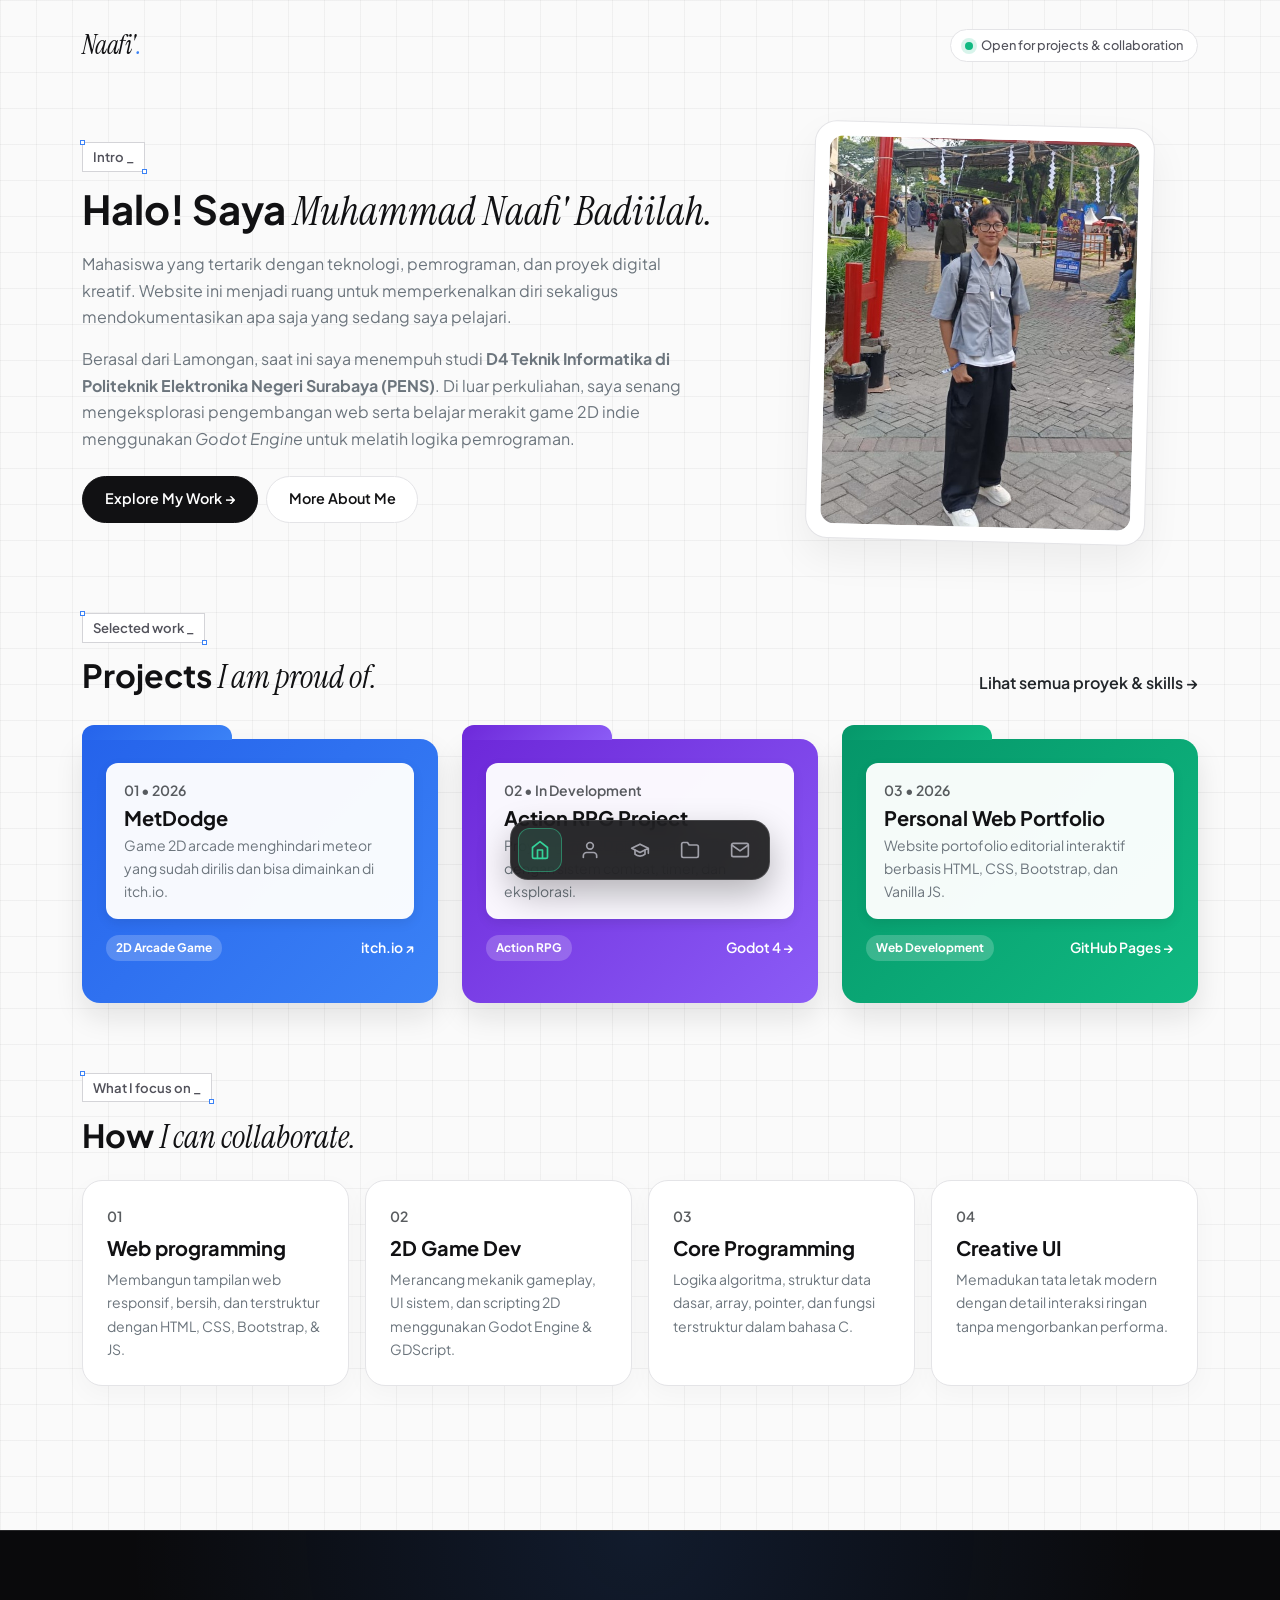
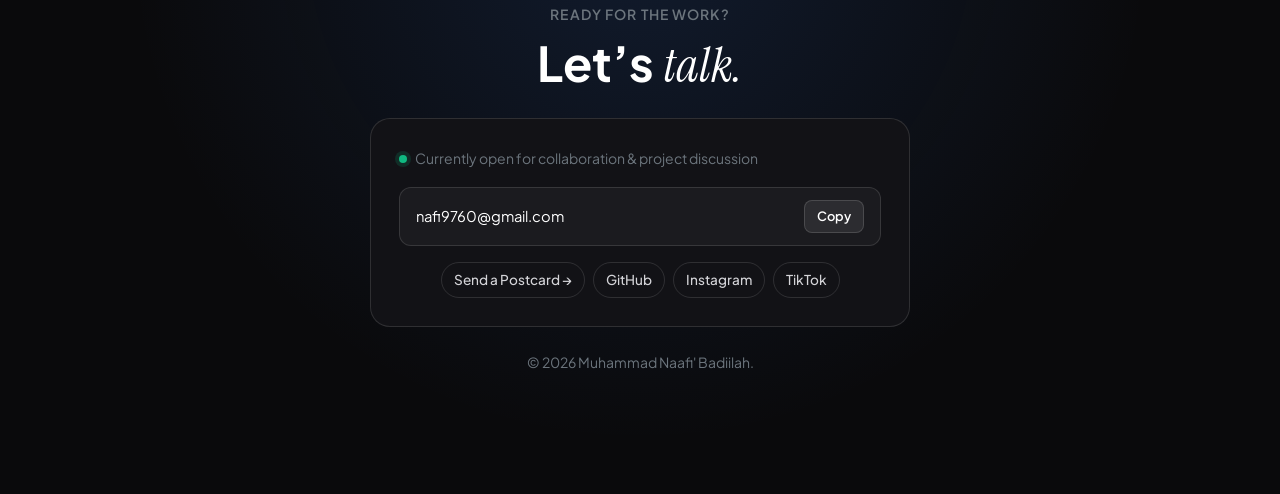
==== commit cd5015ee: "ubah teks" ====
--- a/index.html
+++ b/index.html
@@ -31,7 +31,7 @@
       <section class="row align-items-center g-4 g-lg-5 mb-5">
         <!-- CERITA PERSONAL NAAFI' -->
         <div class="col-lg-7">
-          <span class="section-tag">Who I am _</span>
+          <span class="section-tag">Intro _</span>
           <h1 class="fw-bold mb-3">
             Halo! Saya
             <span class="font-editorial">Muhammad Naafi' Badiilah.</span>
